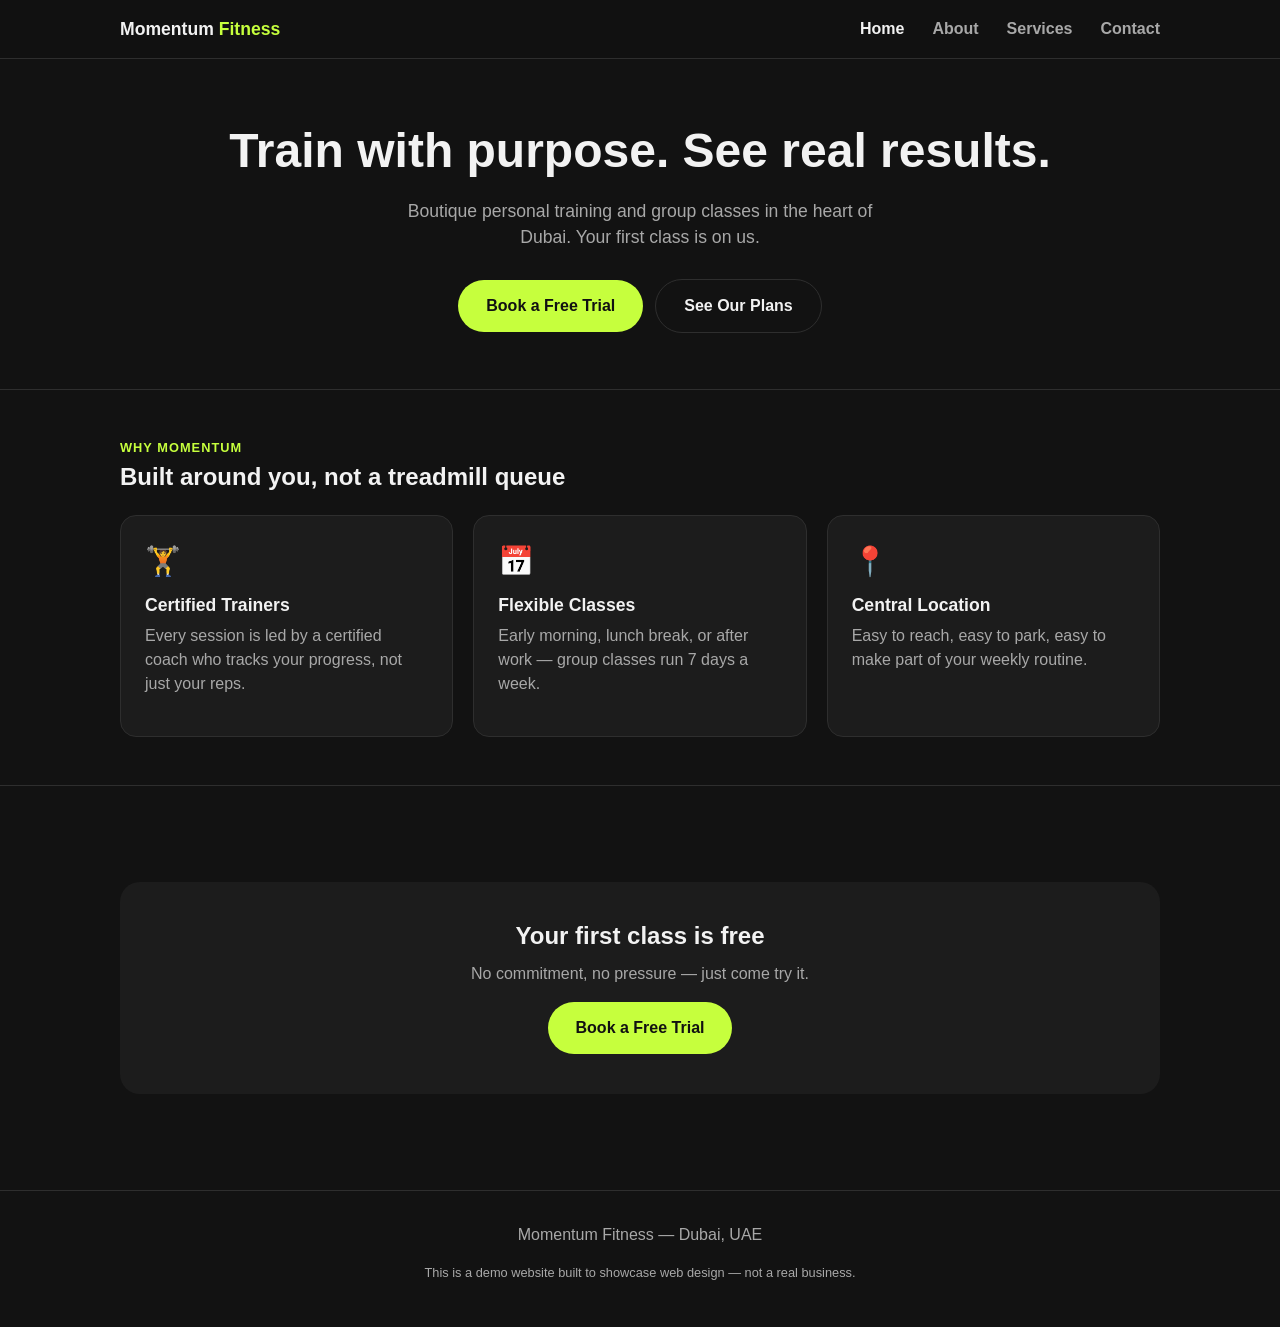
==== index.html @ 653e5b57 "Add Home page: hero, features grid, CTA banner, mobile nav" ====
<!DOCTYPE html>
<html lang="en">
<head>
  <meta charset="UTF-8">
  <meta name="viewport" content="width=device-width, initial-scale=1.0">
  <title>Momentum Fitness | Boutique Gym in Dubai — Free Trial</title>
  <meta name="description" content="Momentum Fitness is a boutique gym in Dubai offering personal training and group classes. Book your free trial class today.">
  <link rel="stylesheet" href="style.css">
</head>
<body>

  <nav class="nav">
    <div class="container">
      <a href="index.html" class="nav-logo">Momentum <span>Fitness</span></a>
      <ul class="nav-links">
        <li><a href="index.html" class="active">Home</a></li>
        <li><a href="about.html">About</a></li>
        <li><a href="services.html">Services</a></li>
        <li><a href="contact.html">Contact</a></li>
      </ul>
      <a href="contact.html" class="btn" style="display:none" id="nav-cta">Book a Free Trial</a>
      <button class="nav-toggle" aria-label="Open menu">&#9776;</button>
    </div>
    <div class="nav-mobile-menu">
      <a href="index.html">Home</a>
      <a href="about.html">About</a>
      <a href="services.html">Services</a>
      <a href="contact.html">Contact</a>
    </div>
  </nav>

  <header class="hero">
    <div class="container">
      <h1>Train with purpose. See real results.</h1>
      <p>Boutique personal training and group classes in the heart of Dubai. Your first class is on us.</p>
      <div class="hero-ctas">
        <a href="contact.html" class="btn">Book a Free Trial</a>
        <a href="services.html" class="btn btn-outline">See Our Plans</a>
      </div>
    </div>
  </header>

  <section class="section">
    <div class="container">
      <p class="section-label">Why Momentum</p>
      <h2>Built around you, not a treadmill queue</h2>
      <div class="grid">
        <div class="card">
          <div class="card-icon">🏋️</div>
          <h3>Certified Trainers</h3>
          <p>Every session is led by a certified coach who tracks your progress, not just your reps.</p>
        </div>
        <div class="card">
          <div class="card-icon">📅</div>
          <h3>Flexible Classes</h3>
          <p>Early morning, lunch break, or after work — group classes run 7 days a week.</p>
        </div>
        <div class="card">
          <div class="card-icon">📍</div>
          <h3>Central Location</h3>
          <p>Easy to reach, easy to park, easy to make part of your weekly routine.</p>
        </div>
      </div>
    </div>
  </section>

  <section class="section">
    <div class="container">
      <div class="cta-banner">
        <h2>Your first class is free</h2>
        <p>No commitment, no pressure — just come try it.</p>
        <a href="contact.html" class="btn">Book a Free Trial</a>
      </div>
    </div>
  </section>

  <footer>
    <div class="container">
      <p>Momentum Fitness — Dubai, UAE</p>
      <p class="demo-note">This is a demo website built to showcase web design — not a real business.</p>
    </div>
  </footer>

  <div class="sticky-cta">
    <a href="contact.html" class="btn">Book a Free Trial</a>
  </div>

  <script src="script.js"></script>
</body>
</html>
---- style.css ----
/* ===== Base / theme ===== */
:root {
  --bg: #121212;
  --bg-elevated: #1c1c1c;
  --text: #f2f2f2;
  --text-muted: #a8a8a8;
  --accent: #c6ff3d;
  --border: #2e2e2e;
  --max-width: 1080px;
}

* {
  box-sizing: border-box;
}

body {
  margin: 0;
  font-family: -apple-system, "Helvetica Neue", Arial, sans-serif;
  background: var(--bg);
  color: var(--text);
  line-height: 1.5;
}

h1, h2, h3 {
  font-weight: 800;
  line-height: 1.15;
  margin: 0 0 0.5em;
}

p {
  color: var(--text-muted);
  margin: 0 0 1em;
}

a {
  color: inherit;
}

img {
  max-width: 100%;
  display: block;
}

.container {
  max-width: var(--max-width);
  margin: 0 auto;
  padding: 0 20px;
}

/* ===== Buttons ===== */
.btn {
  display: inline-block;
  padding: 14px 28px;
  border-radius: 999px;
  background: var(--accent);
  color: #111;
  font-weight: 700;
  text-decoration: none;
  border: none;
  cursor: pointer;
  font-size: 1rem;
}

.btn-outline {
  background: transparent;
  color: var(--text);
  border: 1px solid var(--border);
}

/* ===== Nav ===== */
.nav {
  position: sticky;
  top: 0;
  background: rgba(18, 18, 18, 0.95);
  border-bottom: 1px solid var(--border);
  z-index: 100;
}

.nav .container {
  display: flex;
  align-items: center;
  justify-content: space-between;
  padding-top: 16px;
  padding-bottom: 16px;
}

.nav-logo {
  font-weight: 800;
  font-size: 1.1rem;
  text-decoration: none;
  color: var(--text);
}

.nav-logo span {
  color: var(--accent);
}

.nav-links {
  display: none;
  list-style: none;
  gap: 28px;
  margin: 0;
  padding: 0;
}

.nav-links a {
  text-decoration: none;
  color: var(--text-muted);
  font-weight: 600;
}

.nav-links a:hover,
.nav-links a.active {
  color: var(--text);
}

.nav-toggle {
  background: none;
  border: 1px solid var(--border);
  border-radius: 8px;
  color: var(--text);
  font-size: 1.3rem;
  padding: 6px 12px;
  cursor: pointer;
}

.nav-mobile-menu {
  display: none;
  flex-direction: column;
  gap: 16px;
  padding: 0 20px 20px;
}

.nav-mobile-menu.open {
  display: flex;
}

.nav-mobile-menu a {
  text-decoration: none;
  color: var(--text);
  font-weight: 600;
}

/* ===== Hero ===== */
.hero {
  padding: 64px 0 56px;
  text-align: center;
}

.hero h1 {
  font-size: 2.2rem;
  margin-bottom: 0.4em;
}

.hero p {
  font-size: 1.1rem;
  max-width: 520px;
  margin-left: auto;
  margin-right: auto;
}

.hero-ctas {
  margin-top: 28px;
  display: flex;
  flex-direction: column;
  gap: 12px;
  align-items: center;
}

/* ===== Section ===== */
.section {
  padding: 48px 0;
  border-top: 1px solid var(--border);
}

.section-label {
  color: var(--accent);
  text-transform: uppercase;
  font-size: 0.8rem;
  font-weight: 700;
  letter-spacing: 0.08em;
  margin-bottom: 0.5em;
}

/* ===== Feature / card grid ===== */
.grid {
  display: grid;
  grid-template-columns: 1fr;
  gap: 20px;
  margin-top: 24px;
}

.card {
  background: var(--bg-elevated);
  border: 1px solid var(--border);
  border-radius: 16px;
  padding: 24px;
}

.card-icon {
  font-size: 1.8rem;
  margin-bottom: 12px;
}

.card h3 {
  font-size: 1.1rem;
}

/* ===== CTA banner ===== */
.cta-banner {
  background: var(--bg-elevated);
  border-radius: 20px;
  padding: 40px 24px;
  text-align: center;
  margin: 48px 0;
}

.cta-banner h2 {
  font-size: 1.5rem;
}

/* ===== Footer ===== */
footer {
  border-top: 1px solid var(--border);
  padding: 32px 0;
  text-align: center;
}

.demo-note {
  font-size: 0.8rem;
  color: var(--text-muted);
  margin-top: 8px;
}

/* ===== Mobile sticky CTA ===== */
.sticky-cta {
  position: fixed;
  bottom: 0;
  left: 0;
  right: 0;
  padding: 12px 20px;
  background: var(--bg);
  border-top: 1px solid var(--border);
  z-index: 100;
}

.sticky-cta .btn {
  width: 100%;
  text-align: center;
}

/* ===== Desktop (min-width = mobile-first) ===== */
@media (min-width: 760px) {
  .nav-links {
    display: flex;
  }

  .nav-toggle,
  .nav-mobile-menu {
    display: none;
  }

  .hero h1 {
    font-size: 3rem;
  }

  .hero-ctas {
    flex-direction: row;
    justify-content: center;
  }

  .grid {
    grid-template-columns: repeat(3, 1fr);
  }

  .sticky-cta {
    display: none;
  }
}
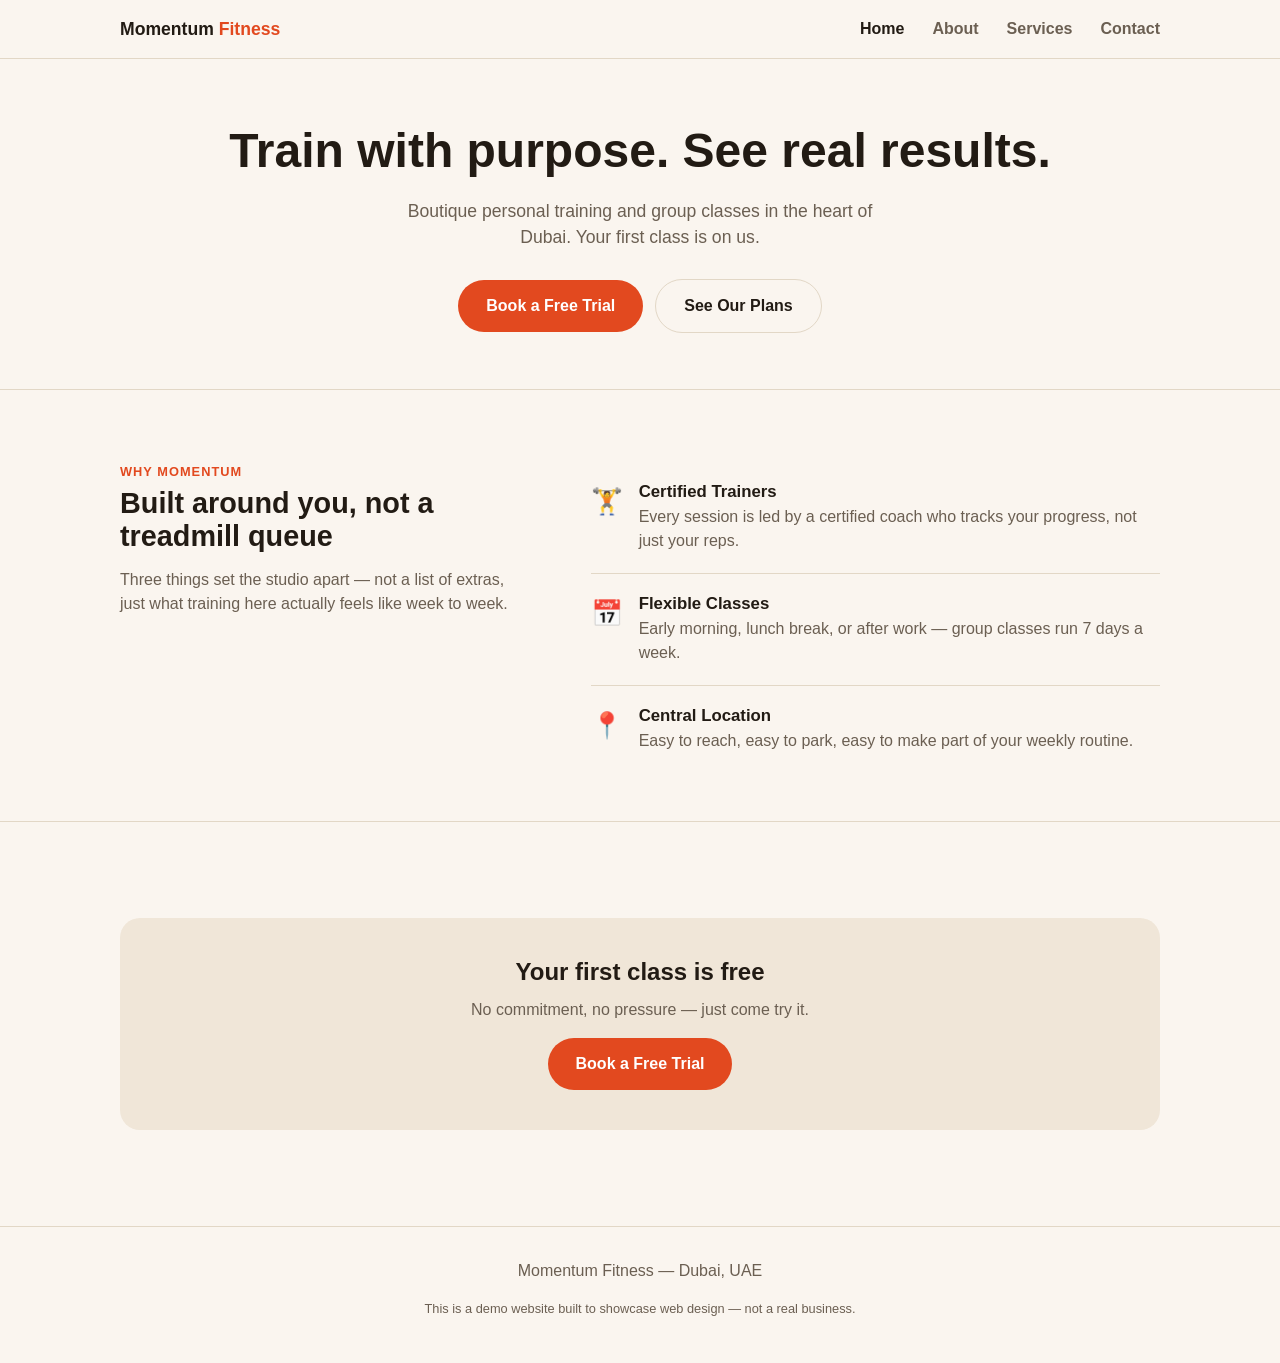
==== commit 42e3ced9: "Redesign: warm/energetic palette instead of dark-SaaS look, replace generic 3-card grid with varied " ====
--- a/index.html
+++ b/index.html
@@ -41,24 +41,33 @@
   </header>
 
   <section class="section">
-    <div class="container">
-      <p class="section-label">Why Momentum</p>
-      <h2>Built around you, not a treadmill queue</h2>
-      <div class="grid">
-        <div class="card">
-          <div class="card-icon">🏋️</div>
-          <h3>Certified Trainers</h3>
-          <p>Every session is led by a certified coach who tracks your progress, not just your reps.</p>
+    <div class="container feature-layout">
+      <div class="feature-intro">
+        <p class="section-label">Why Momentum</p>
+        <h2>Built around you, not a treadmill queue</h2>
+        <p>Three things set the studio apart — not a list of extras, just what training here actually feels like week to week.</p>
+      </div>
+      <div class="feature-list">
+        <div class="feature-item">
+          <span class="feature-icon">🏋️</span>
+          <div>
+            <h3>Certified Trainers</h3>
+            <p>Every session is led by a certified coach who tracks your progress, not just your reps.</p>
+          </div>
         </div>
-        <div class="card">
-          <div class="card-icon">📅</div>
-          <h3>Flexible Classes</h3>
-          <p>Early morning, lunch break, or after work — group classes run 7 days a week.</p>
+        <div class="feature-item">
+          <span class="feature-icon">📅</span>
+          <div>
+            <h3>Flexible Classes</h3>
+            <p>Early morning, lunch break, or after work — group classes run 7 days a week.</p>
+          </div>
         </div>
-        <div class="card">
-          <div class="card-icon">📍</div>
-          <h3>Central Location</h3>
-          <p>Easy to reach, easy to park, easy to make part of your weekly routine.</p>
+        <div class="feature-item">
+          <span class="feature-icon">📍</span>
+          <div>
+            <h3>Central Location</h3>
+            <p>Easy to reach, easy to park, easy to make part of your weekly routine.</p>
+          </div>
         </div>
       </div>
     </div>
--- a/style.css
+++ b/style.css
@@ -1,11 +1,12 @@
 /* ===== Base / theme ===== */
 :root {
-  --bg: #121212;
-  --bg-elevated: #1c1c1c;
-  --text: #f2f2f2;
-  --text-muted: #a8a8a8;
-  --accent: #c6ff3d;
-  --border: #2e2e2e;
+  --bg: #faf5ef;
+  --bg-elevated: #f0e6d8;
+  --text: #221b14;
+  --text-muted: #6b5f52;
+  --accent: #e2491f;
+  --accent-ink: #ffffff;
+  --border: #e2d7c6;
   --max-width: 1080px;
 }
 
@@ -53,12 +54,17 @@
   padding: 14px 28px;
   border-radius: 999px;
   background: var(--accent);
-  color: #111;
+  color: var(--accent-ink);
   font-weight: 700;
   text-decoration: none;
   border: none;
   cursor: pointer;
   font-size: 1rem;
+  transition: transform 0.15s ease;
+}
+
+.btn:hover {
+  transform: translateY(-1px);
 }
 
 .btn-outline {
@@ -71,7 +77,7 @@
 .nav {
   position: sticky;
   top: 0;
-  background: rgba(18, 18, 18, 0.95);
+  background: rgba(250, 245, 239, 0.95);
   border-bottom: 1px solid var(--border);
   z-index: 100;
 }
@@ -182,28 +188,46 @@
   margin-bottom: 0.5em;
 }
 
-/* ===== Feature / card grid ===== */
-.grid {
+/* ===== Feature list (intro + divided rows, not matching cards) ===== */
+.feature-layout {
   display: grid;
   grid-template-columns: 1fr;
-  gap: 20px;
+  gap: 32px;
   margin-top: 24px;
 }
 
-.card {
-  background: var(--bg-elevated);
-  border: 1px solid var(--border);
-  border-radius: 16px;
-  padding: 24px;
-}
-
-.card-icon {
+.feature-intro h2 {
   font-size: 1.8rem;
-  margin-bottom: 12px;
-}
-
-.card h3 {
-  font-size: 1.1rem;
+}
+
+.feature-list {
+  display: flex;
+  flex-direction: column;
+}
+
+.feature-item {
+  display: flex;
+  gap: 16px;
+  padding: 20px 0;
+  border-top: 1px solid var(--border);
+}
+
+.feature-item:first-child {
+  border-top: none;
+}
+
+.feature-icon {
+  font-size: 1.6rem;
+  flex-shrink: 0;
+}
+
+.feature-item h3 {
+  font-size: 1.05rem;
+  margin-bottom: 4px;
+}
+
+.feature-item p {
+  margin: 0;
 }
 
 /* ===== CTA banner ===== */
@@ -269,8 +293,9 @@
     justify-content: center;
   }
 
-  .grid {
-    grid-template-columns: repeat(3, 1fr);
+  .feature-layout {
+    grid-template-columns: 1fr 1.4fr;
+    gap: 64px;
   }
 
   .sticky-cta {
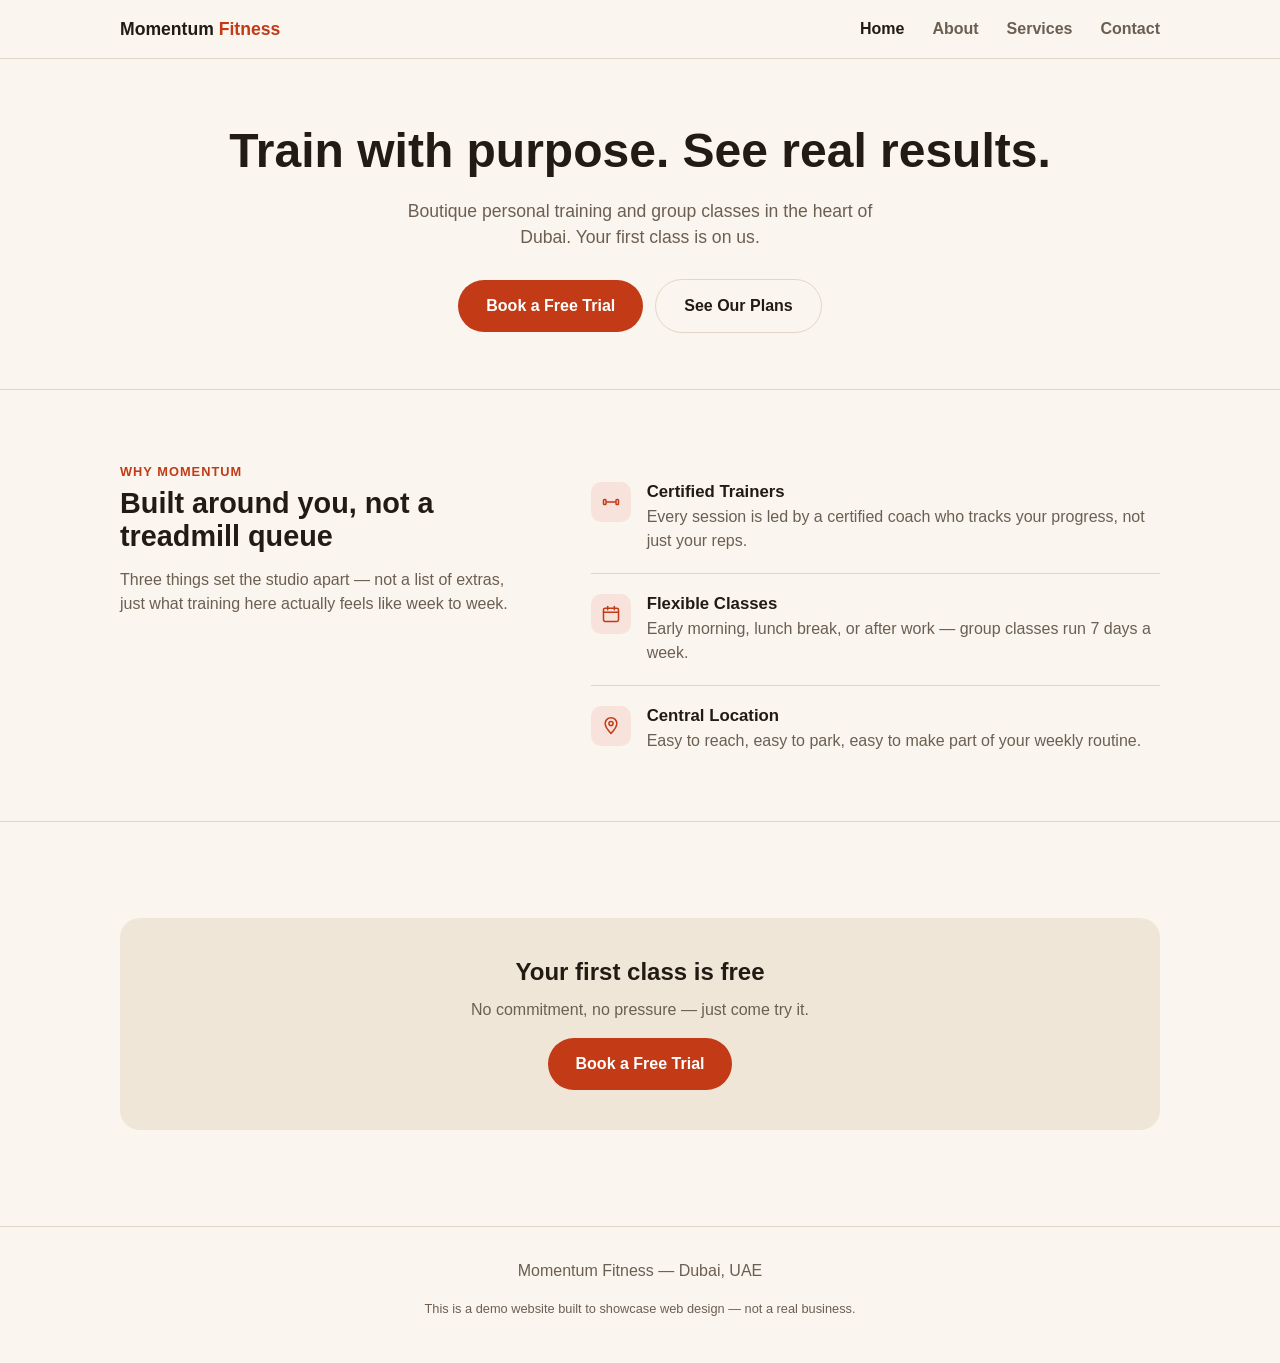
==== commit 248342b4: "Replace emoji icons with custom line-icon SVGs Emoji-as-icons read as generic/AI-made (user feedback" ====
--- a/index.html
+++ b/index.html
@@ -18,7 +18,6 @@
         <li><a href="services.html">Services</a></li>
         <li><a href="contact.html">Contact</a></li>
       </ul>
-      <a href="contact.html" class="btn" style="display:none" id="nav-cta">Book a Free Trial</a>
       <button class="nav-toggle" aria-label="Open menu">&#9776;</button>
     </div>
     <div class="nav-mobile-menu">
@@ -49,21 +48,27 @@
       </div>
       <div class="feature-list">
         <div class="feature-item">
-          <span class="feature-icon">🏋️</span>
+          <span class="feature-icon" aria-hidden="true">
+            <svg viewBox="0 0 24 24" fill="none" stroke="currentColor" stroke-width="1.8" stroke-linecap="round" stroke-linejoin="round"><line x1="7" y1="12" x2="17" y2="12"/><rect x="3" y="9" width="3" height="6" rx="1"/><rect x="18" y="9" width="3" height="6" rx="1"/></svg>
+          </span>
           <div>
             <h3>Certified Trainers</h3>
             <p>Every session is led by a certified coach who tracks your progress, not just your reps.</p>
           </div>
         </div>
         <div class="feature-item">
-          <span class="feature-icon">📅</span>
+          <span class="feature-icon" aria-hidden="true">
+            <svg viewBox="0 0 24 24" fill="none" stroke="currentColor" stroke-width="1.8" stroke-linecap="round" stroke-linejoin="round"><rect x="3" y="5" width="18" height="16" rx="2"/><line x1="3" y1="10" x2="21" y2="10"/><line x1="8" y1="3" x2="8" y2="7"/><line x1="16" y1="3" x2="16" y2="7"/></svg>
+          </span>
           <div>
             <h3>Flexible Classes</h3>
             <p>Early morning, lunch break, or after work — group classes run 7 days a week.</p>
           </div>
         </div>
         <div class="feature-item">
-          <span class="feature-icon">📍</span>
+          <span class="feature-icon" aria-hidden="true">
+            <svg viewBox="0 0 24 24" fill="none" stroke="currentColor" stroke-width="1.8" stroke-linecap="round" stroke-linejoin="round"><path d="M12 21s7-7.58 7-12a7 7 0 10-14 0c0 4.42 7 12 7 12z"/><circle cx="12" cy="9" r="2.5"/></svg>
+          </span>
           <div>
             <h3>Central Location</h3>
             <p>Easy to reach, easy to park, easy to make part of your weekly routine.</p>
--- a/style.css
+++ b/style.css
@@ -4,14 +4,27 @@
   --bg-elevated: #f0e6d8;
   --text: #221b14;
   --text-muted: #6b5f52;
-  --accent: #e2491f;
+  --accent: #c23a16;
   --accent-ink: #ffffff;
+  --accent-tint: #f7e3db;
   --border: #e2d7c6;
   --max-width: 1080px;
 }
 
 * {
   box-sizing: border-box;
+}
+
+.visually-hidden {
+  position: absolute;
+  width: 1px;
+  height: 1px;
+  padding: 0;
+  margin: -1px;
+  overflow: hidden;
+  clip: rect(0, 0, 0, 0);
+  white-space: nowrap;
+  border: 0;
 }
 
 body {
@@ -217,8 +230,20 @@
 }
 
 .feature-icon {
-  font-size: 1.6rem;
+  display: flex;
+  align-items: center;
+  justify-content: center;
+  width: 40px;
+  height: 40px;
+  border-radius: 10px;
+  background: var(--accent-tint);
+  color: var(--accent);
   flex-shrink: 0;
+}
+
+.feature-icon svg {
+  width: 20px;
+  height: 20px;
 }
 
 .feature-item h3 {
@@ -254,6 +279,195 @@
   font-size: 0.8rem;
   color: var(--text-muted);
   margin-top: 8px;
+}
+
+/* ===== Page header (About / Services / Contact) ===== */
+.page-hero {
+  padding: 48px 0 40px;
+  border-bottom: 1px solid var(--border);
+}
+
+.page-hero h1 {
+  font-size: 2rem;
+  max-width: 600px;
+}
+
+.page-hero p {
+  font-size: 1.05rem;
+  max-width: 540px;
+}
+
+/* ===== About: stat strip + values ===== */
+.stat-strip {
+  display: grid;
+  grid-template-columns: repeat(2, 1fr);
+  gap: 24px;
+  margin: 24px 0 8px;
+}
+
+.stat-strip .stat-num {
+  font-size: 2rem;
+  font-weight: 800;
+  color: var(--accent);
+}
+
+.stat-strip .stat-label {
+  font-size: 0.9rem;
+  color: var(--text-muted);
+}
+
+.values-row {
+  display: flex;
+  flex-direction: column;
+  gap: 24px;
+  margin-top: 24px;
+}
+
+.value-block {
+  padding: 24px;
+  background: var(--bg-elevated);
+  border-radius: 16px;
+}
+
+.value-block h3 {
+  font-size: 1.1rem;
+}
+
+/* ===== Services: pricing ===== */
+.pricing-grid {
+  display: grid;
+  grid-template-columns: 1fr;
+  gap: 20px;
+  margin-top: 24px;
+}
+
+.price-card {
+  border: 1px solid var(--border);
+  border-radius: 16px;
+  padding: 28px 24px;
+  background: var(--bg);
+}
+
+.price-card.featured {
+  background: var(--accent);
+  color: var(--accent-ink);
+  border-color: var(--accent);
+}
+
+.price-card.featured p,
+.price-card.featured .price-amount small {
+  color: var(--accent-ink);
+  opacity: 0.95;
+}
+
+.price-card h3 {
+  font-size: 1.1rem;
+  margin-bottom: 4px;
+}
+
+.price-amount {
+  font-size: 2rem;
+  font-weight: 800;
+  margin: 8px 0;
+}
+
+.price-amount small {
+  font-size: 0.95rem;
+  font-weight: 600;
+  color: var(--text-muted);
+}
+
+.price-card ul {
+  list-style: none;
+  padding: 0;
+  margin: 16px 0 20px;
+}
+
+.price-card li {
+  padding: 6px 0;
+  font-size: 0.92rem;
+}
+
+.price-card .btn,
+.price-card .btn-outline {
+  width: 100%;
+  text-align: center;
+}
+
+.price-card.featured .btn {
+  background: var(--accent-ink);
+  color: var(--accent);
+}
+
+.class-list {
+  display: flex;
+  flex-direction: column;
+  margin-top: 24px;
+}
+
+/* ===== Contact: form ===== */
+.contact-layout {
+  display: grid;
+  grid-template-columns: 1fr;
+  gap: 40px;
+  margin-top: 24px;
+}
+
+.contact-info h3 {
+  font-size: 1rem;
+  margin: 20px 0 4px;
+}
+
+.contact-info h3:first-child {
+  margin-top: 0;
+}
+
+.contact-info p {
+  margin: 0 0 4px;
+}
+
+.form-field {
+  margin-bottom: 18px;
+}
+
+.form-field label {
+  display: block;
+  font-weight: 600;
+  font-size: 0.9rem;
+  margin-bottom: 6px;
+}
+
+.form-field input,
+.form-field textarea {
+  width: 100%;
+  padding: 12px 14px;
+  border-radius: 10px;
+  border: 1px solid var(--border);
+  background: var(--bg-elevated);
+  color: var(--text);
+  font-family: inherit;
+  font-size: 1rem;
+}
+
+.form-field textarea {
+  resize: vertical;
+  min-height: 110px;
+}
+
+.form-success {
+  display: none;
+  padding: 16px;
+  border-radius: 12px;
+  background: var(--bg-elevated);
+  border: 1px solid var(--accent);
+}
+
+.form-success.show {
+  display: block;
+}
+
+.contact-form.hide {
+  display: none;
 }
 
 /* ===== Mobile sticky CTA ===== */
@@ -298,6 +512,30 @@
     gap: 64px;
   }
 
+  .page-hero h1 {
+    font-size: 2.6rem;
+  }
+
+  .stat-strip {
+    grid-template-columns: repeat(4, 1fr);
+  }
+
+  .values-row {
+    flex-direction: row;
+  }
+
+  .value-block {
+    flex: 1;
+  }
+
+  .pricing-grid {
+    grid-template-columns: repeat(3, 1fr);
+  }
+
+  .contact-layout {
+    grid-template-columns: 1fr 1.3fr;
+  }
+
   .sticky-cta {
     display: none;
   }
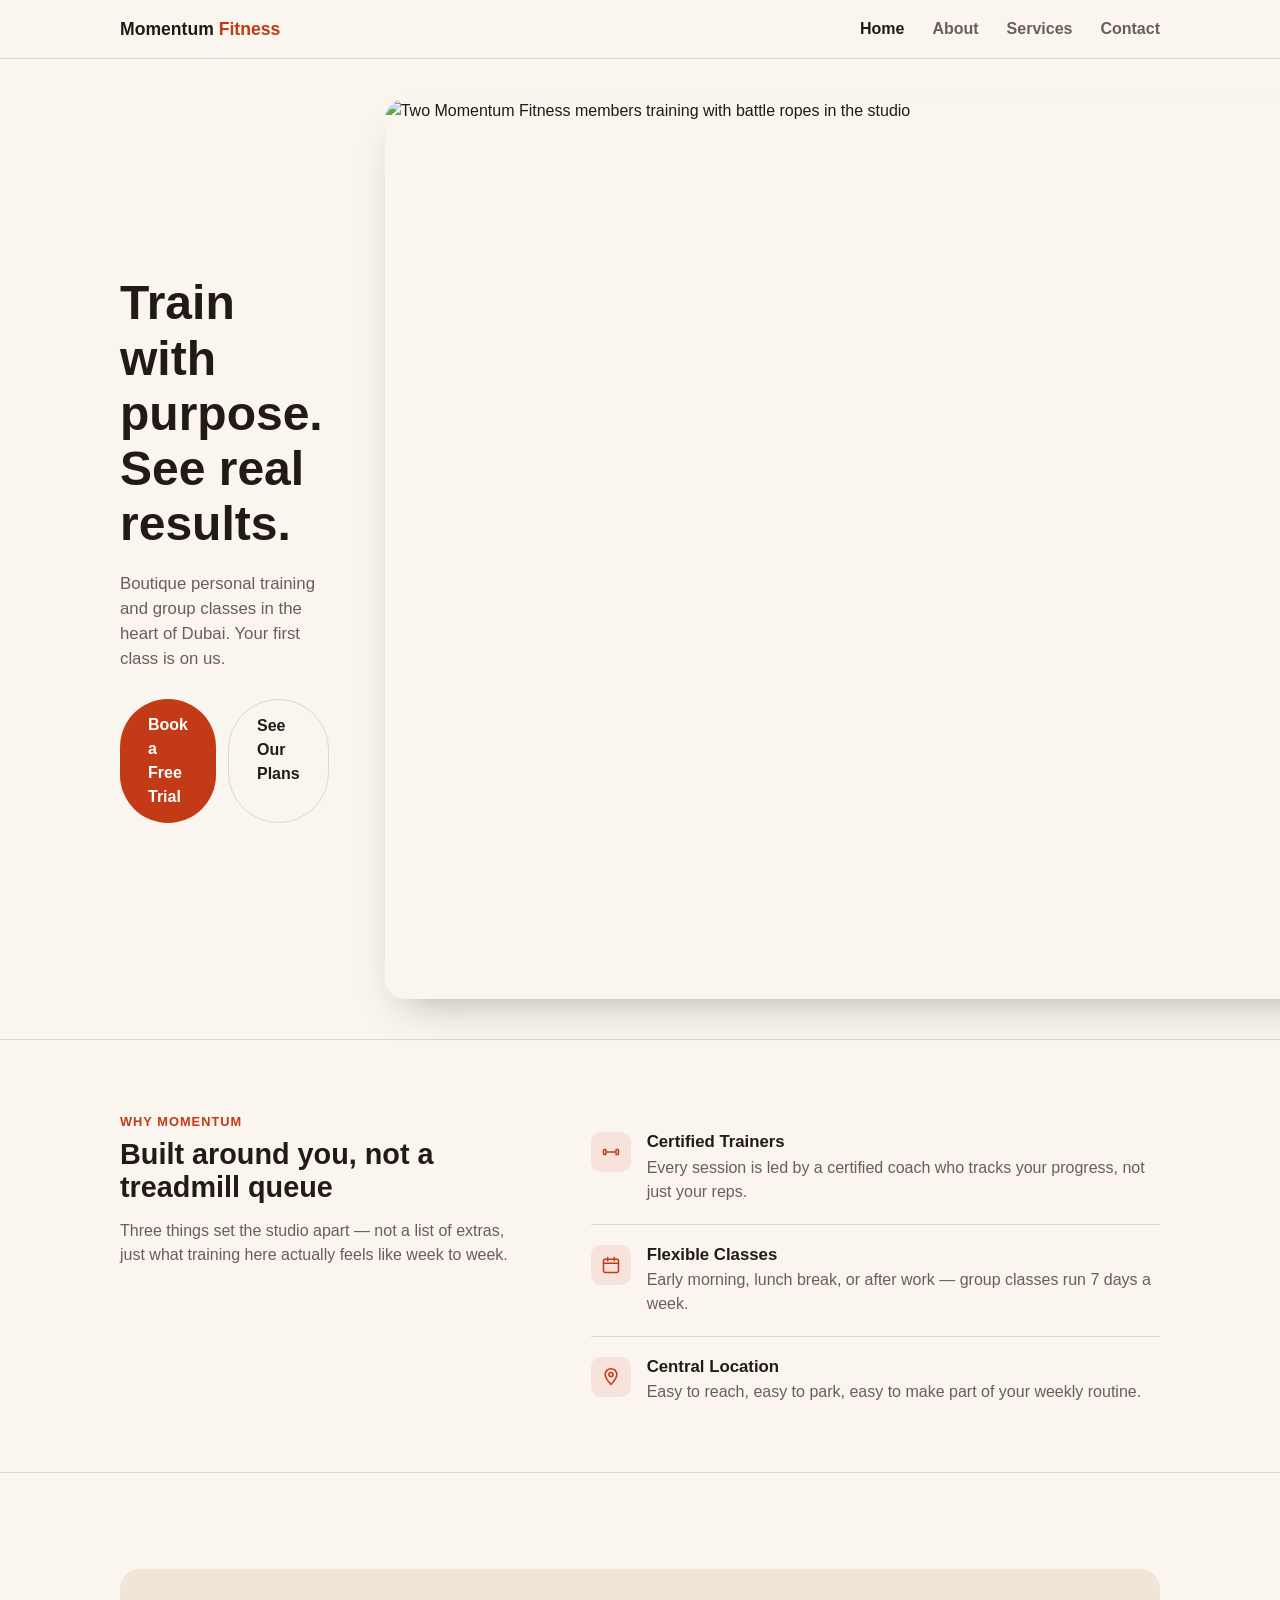
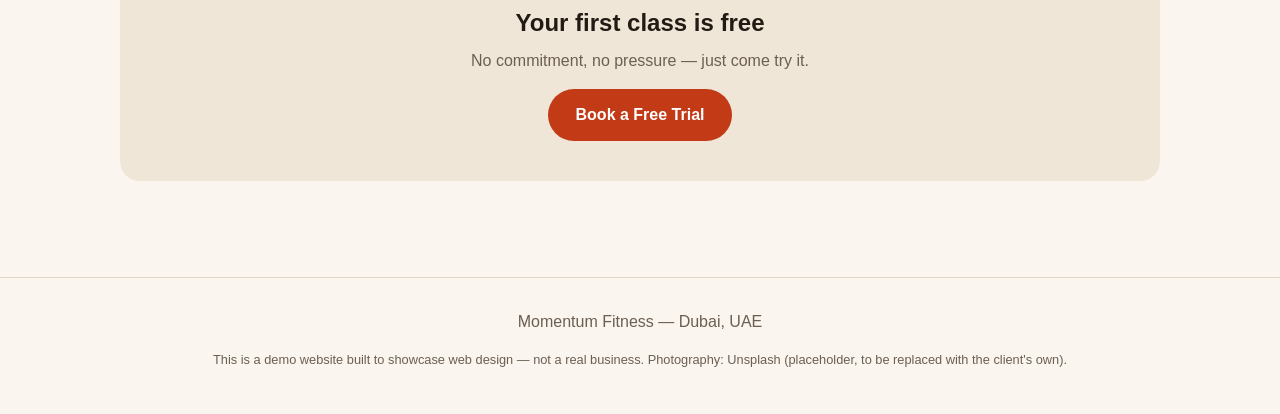
==== commit 6a69776a: "Add real photography and visual depth to fix low-quality feel User feedback: site felt low quality /" ====
--- a/index.html
+++ b/index.html
@@ -29,12 +29,17 @@
   </nav>
 
   <header class="hero">
-    <div class="container">
-      <h1>Train with purpose. See real results.</h1>
-      <p>Boutique personal training and group classes in the heart of Dubai. Your first class is on us.</p>
-      <div class="hero-ctas">
-        <a href="contact.html" class="btn">Book a Free Trial</a>
-        <a href="services.html" class="btn btn-outline">See Our Plans</a>
+    <div class="container hero-grid">
+      <div>
+        <h1>Train with purpose. See real results.</h1>
+        <p>Boutique personal training and group classes in the heart of Dubai. Your first class is on us.</p>
+        <div class="hero-ctas">
+          <a href="contact.html" class="btn">Book a Free Trial</a>
+          <a href="services.html" class="btn btn-outline">See Our Plans</a>
+        </div>
+      </div>
+      <div class="hero-media">
+        <img src="https://images.unsplash.com/photo-1758875569612-94d5e0f1a35f?w=1200&q=80&auto=format&fit=crop" alt="Two Momentum Fitness members training with battle ropes in the studio" width="1200" height="900" loading="eager">
       </div>
     </div>
   </header>
@@ -91,7 +96,7 @@
   <footer>
     <div class="container">
       <p>Momentum Fitness — Dubai, UAE</p>
-      <p class="demo-note">This is a demo website built to showcase web design — not a real business.</p>
+      <p class="demo-note">This is a demo website built to showcase web design — not a real business. Photography: Unsplash (placeholder, to be replaced with the client's own).</p>
     </div>
   </footer>
 
--- a/style.css
+++ b/style.css
@@ -162,20 +162,25 @@
 
 /* ===== Hero ===== */
 .hero {
-  padding: 64px 0 56px;
-  text-align: center;
+  padding: 40px 0 0;
+}
+
+.hero-grid {
+  display: grid;
+  grid-template-columns: 1fr;
+  gap: 32px;
+  align-items: center;
+  padding-bottom: 40px;
 }
 
 .hero h1 {
-  font-size: 2.2rem;
+  font-size: 2.1rem;
   margin-bottom: 0.4em;
 }
 
 .hero p {
-  font-size: 1.1rem;
-  max-width: 520px;
-  margin-left: auto;
-  margin-right: auto;
+  font-size: 1.05rem;
+  max-width: 480px;
 }
 
 .hero-ctas {
@@ -183,7 +188,15 @@
   display: flex;
   flex-direction: column;
   gap: 12px;
-  align-items: center;
+}
+
+.hero-media img,
+.page-hero-media img {
+  width: 100%;
+  aspect-ratio: 4 / 3;
+  object-fit: cover;
+  border-radius: 20px;
+  box-shadow: 0 20px 40px -20px rgba(34, 27, 20, 0.35);
 }
 
 /* ===== Section ===== */
@@ -297,6 +310,17 @@
   max-width: 540px;
 }
 
+.page-hero-grid {
+  display: grid;
+  grid-template-columns: 1fr;
+  gap: 28px;
+  align-items: center;
+}
+
+.page-hero-media img {
+  aspect-ratio: 16 / 10;
+}
+
 /* ===== About: stat strip + values ===== */
 .stat-strip {
   display: grid;
@@ -327,6 +351,7 @@
   padding: 24px;
   background: var(--bg-elevated);
   border-radius: 16px;
+  box-shadow: 0 10px 24px -16px rgba(34, 27, 20, 0.25);
 }
 
 .value-block h3 {
@@ -346,12 +371,14 @@
   border-radius: 16px;
   padding: 28px 24px;
   background: var(--bg);
+  box-shadow: 0 10px 24px -18px rgba(34, 27, 20, 0.3);
 }
 
 .price-card.featured {
   background: var(--accent);
   color: var(--accent-ink);
   border-color: var(--accent);
+  box-shadow: 0 16px 32px -14px rgba(194, 58, 22, 0.5);
 }
 
 .price-card.featured p,
@@ -504,7 +531,16 @@
 
   .hero-ctas {
     flex-direction: row;
-    justify-content: center;
+  }
+
+  .hero-grid {
+    grid-template-columns: 1.1fr 1fr;
+    gap: 56px;
+  }
+
+  .page-hero-grid {
+    grid-template-columns: 1.2fr 1fr;
+    gap: 48px;
   }
 
   .feature-layout {
